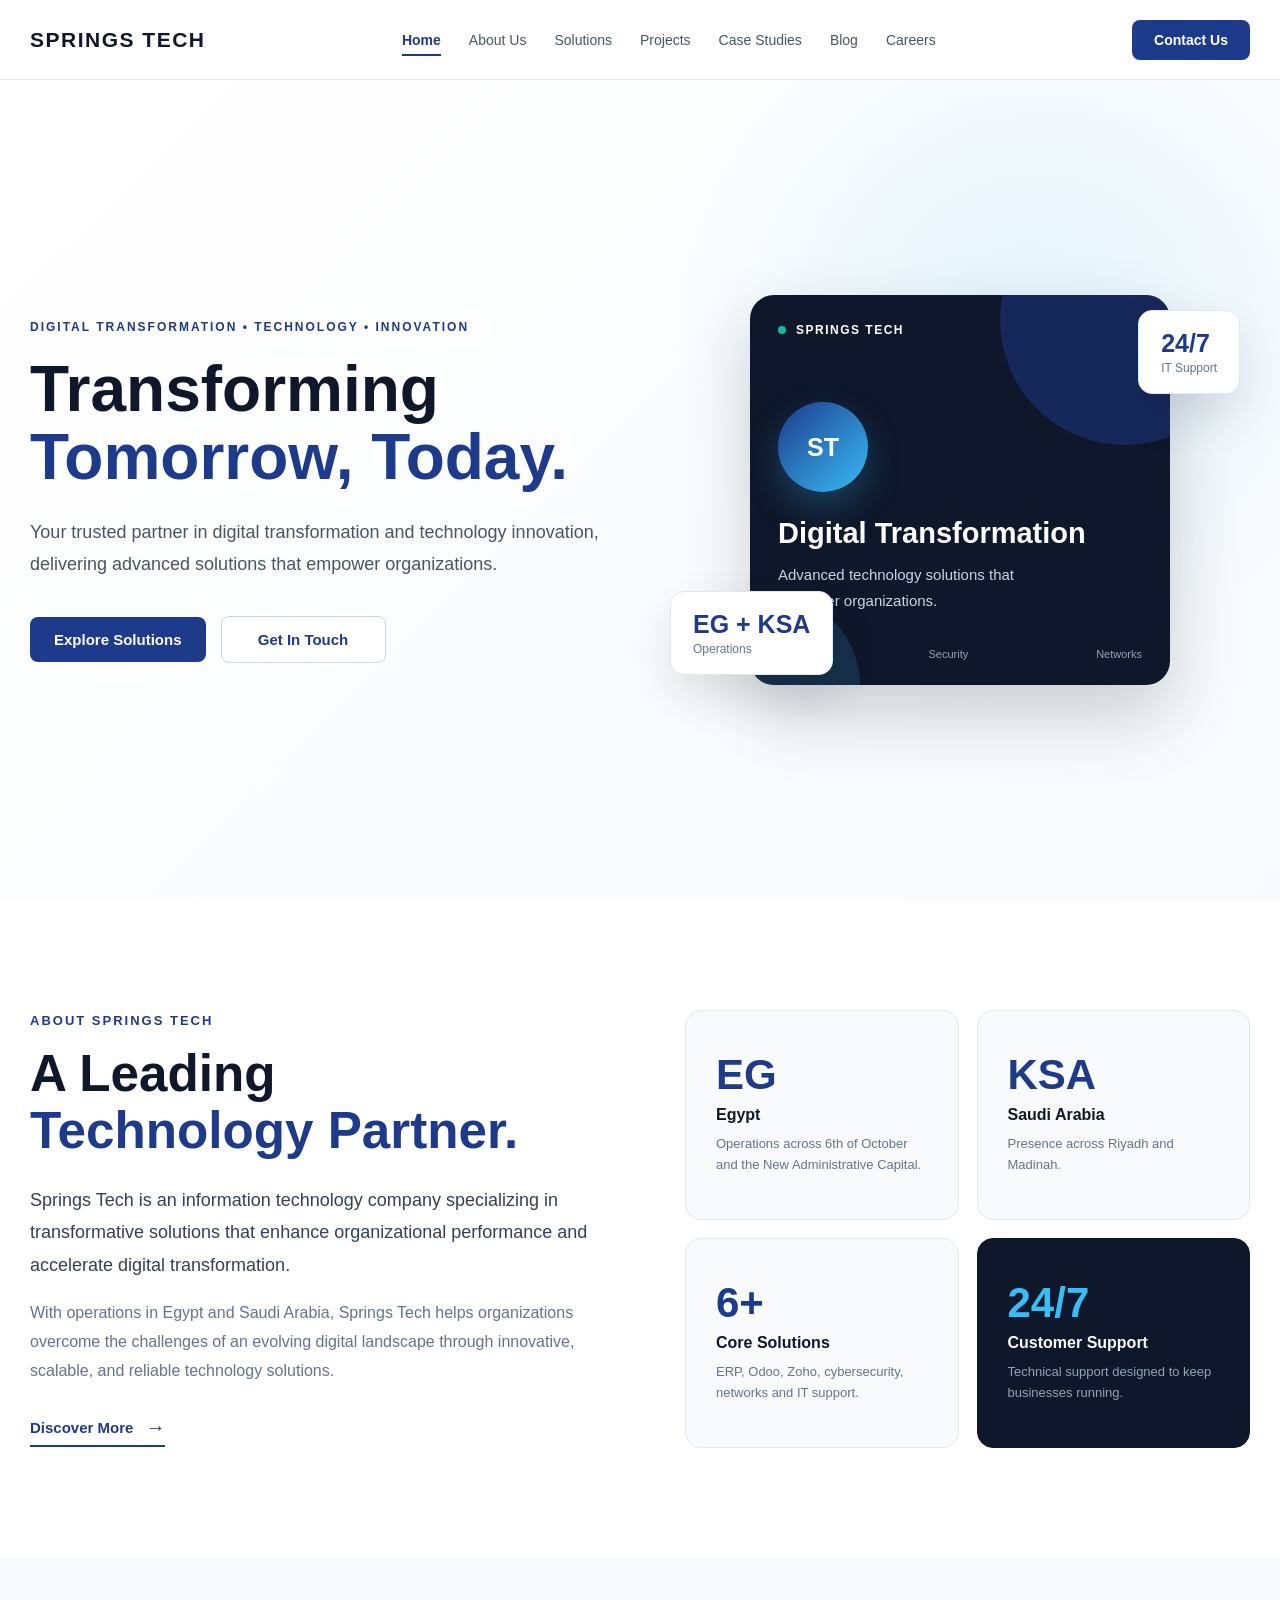
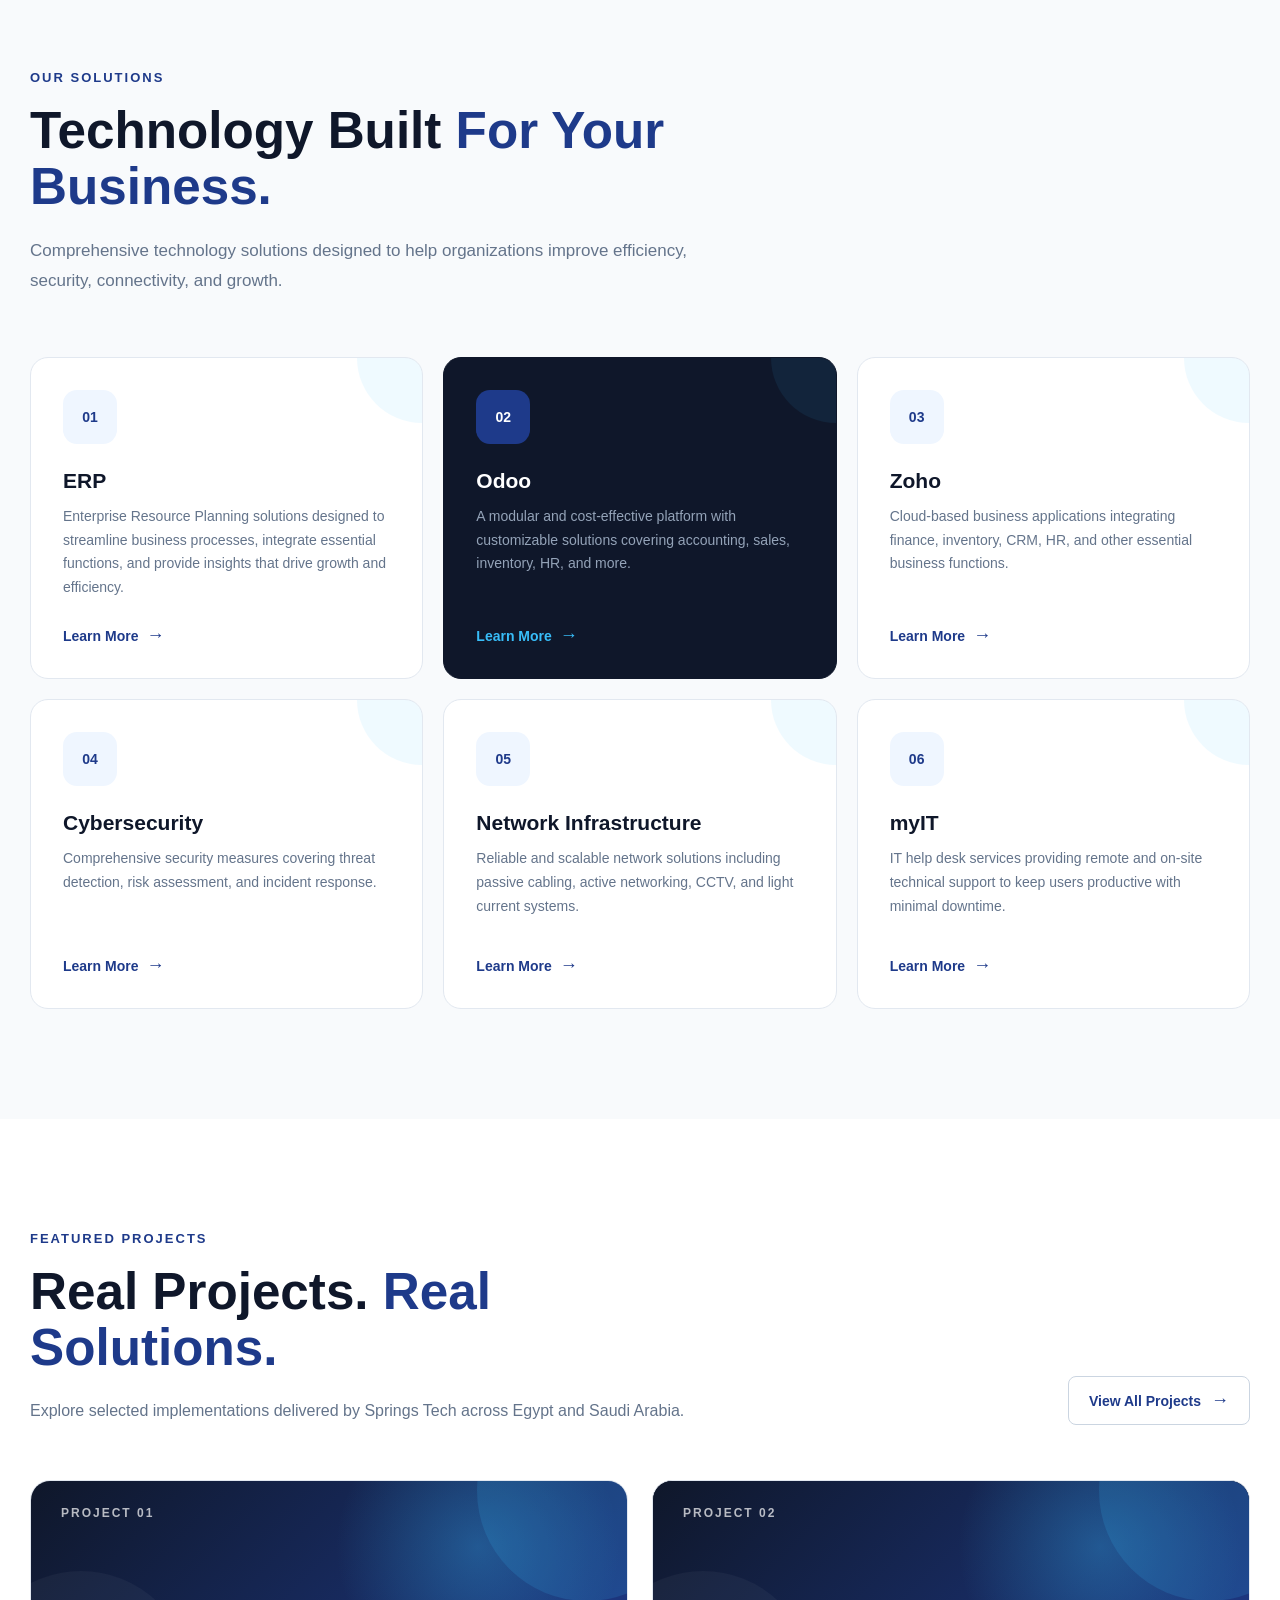
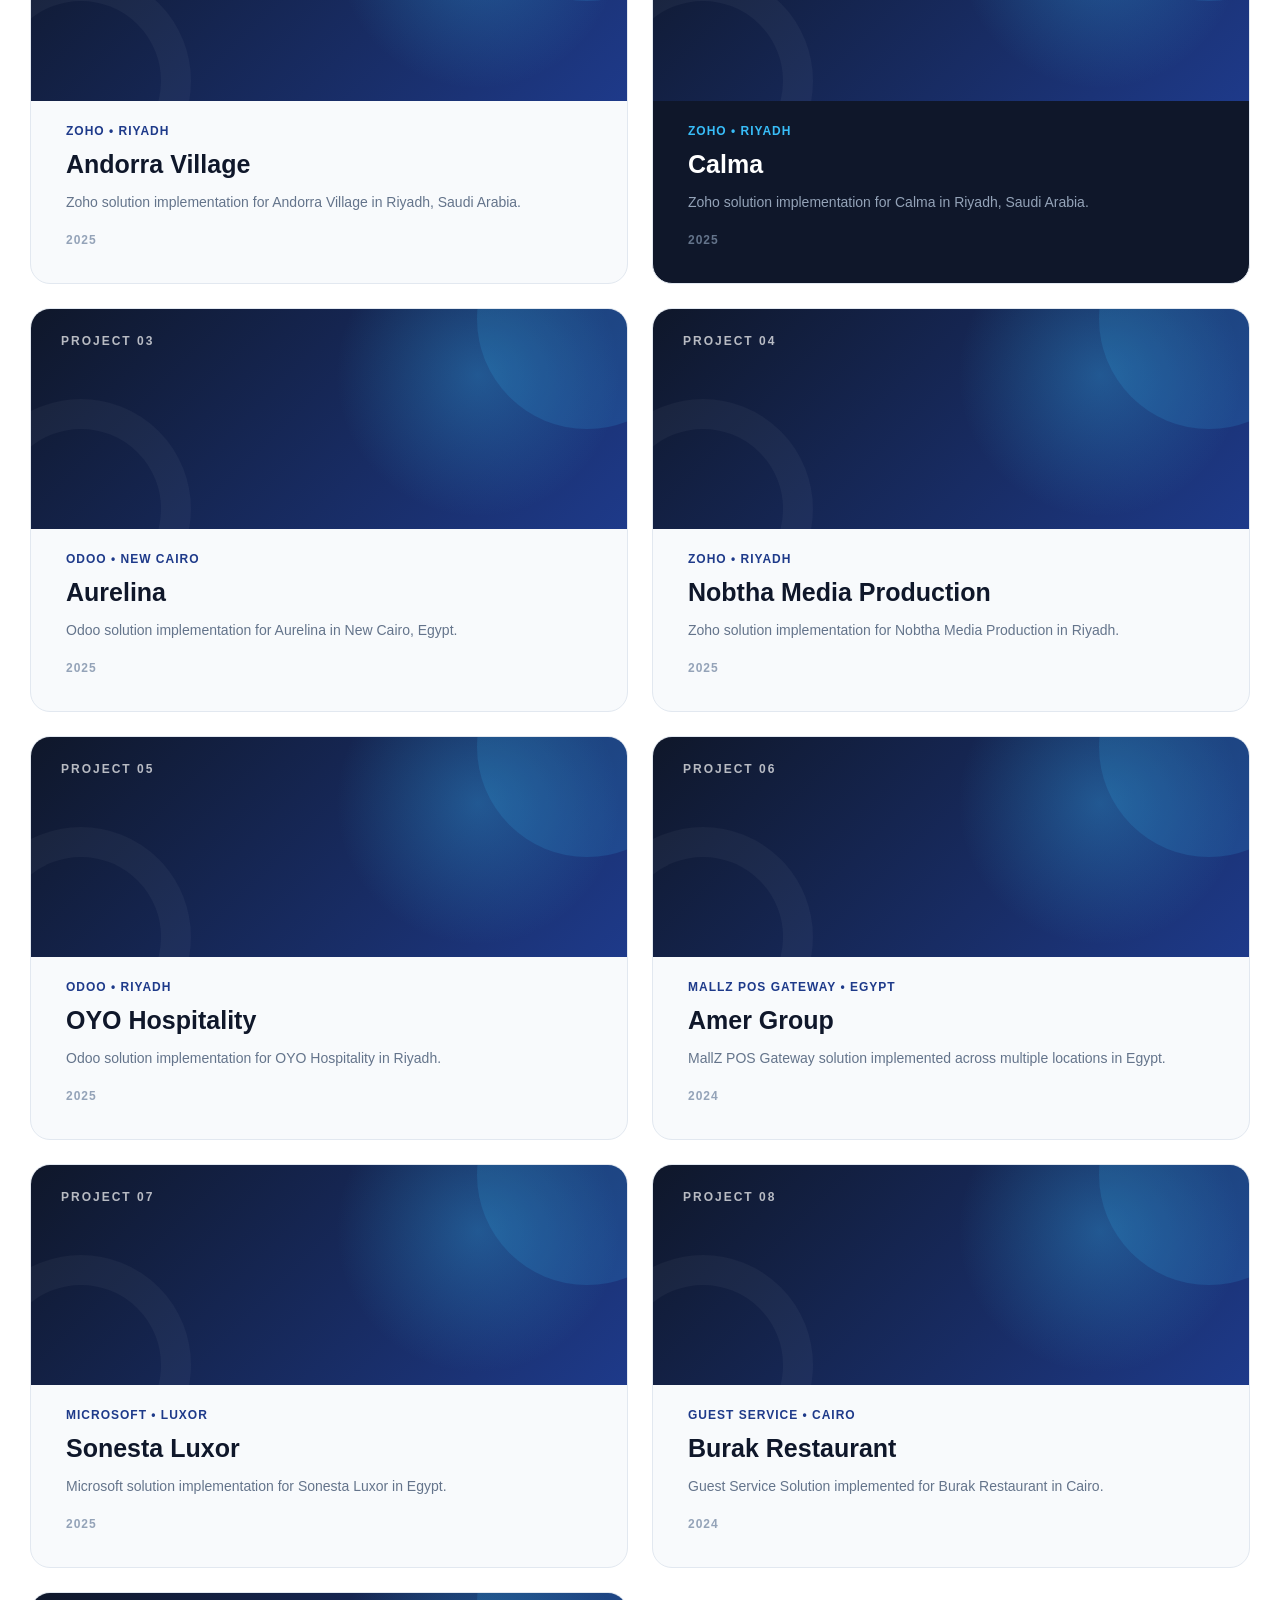
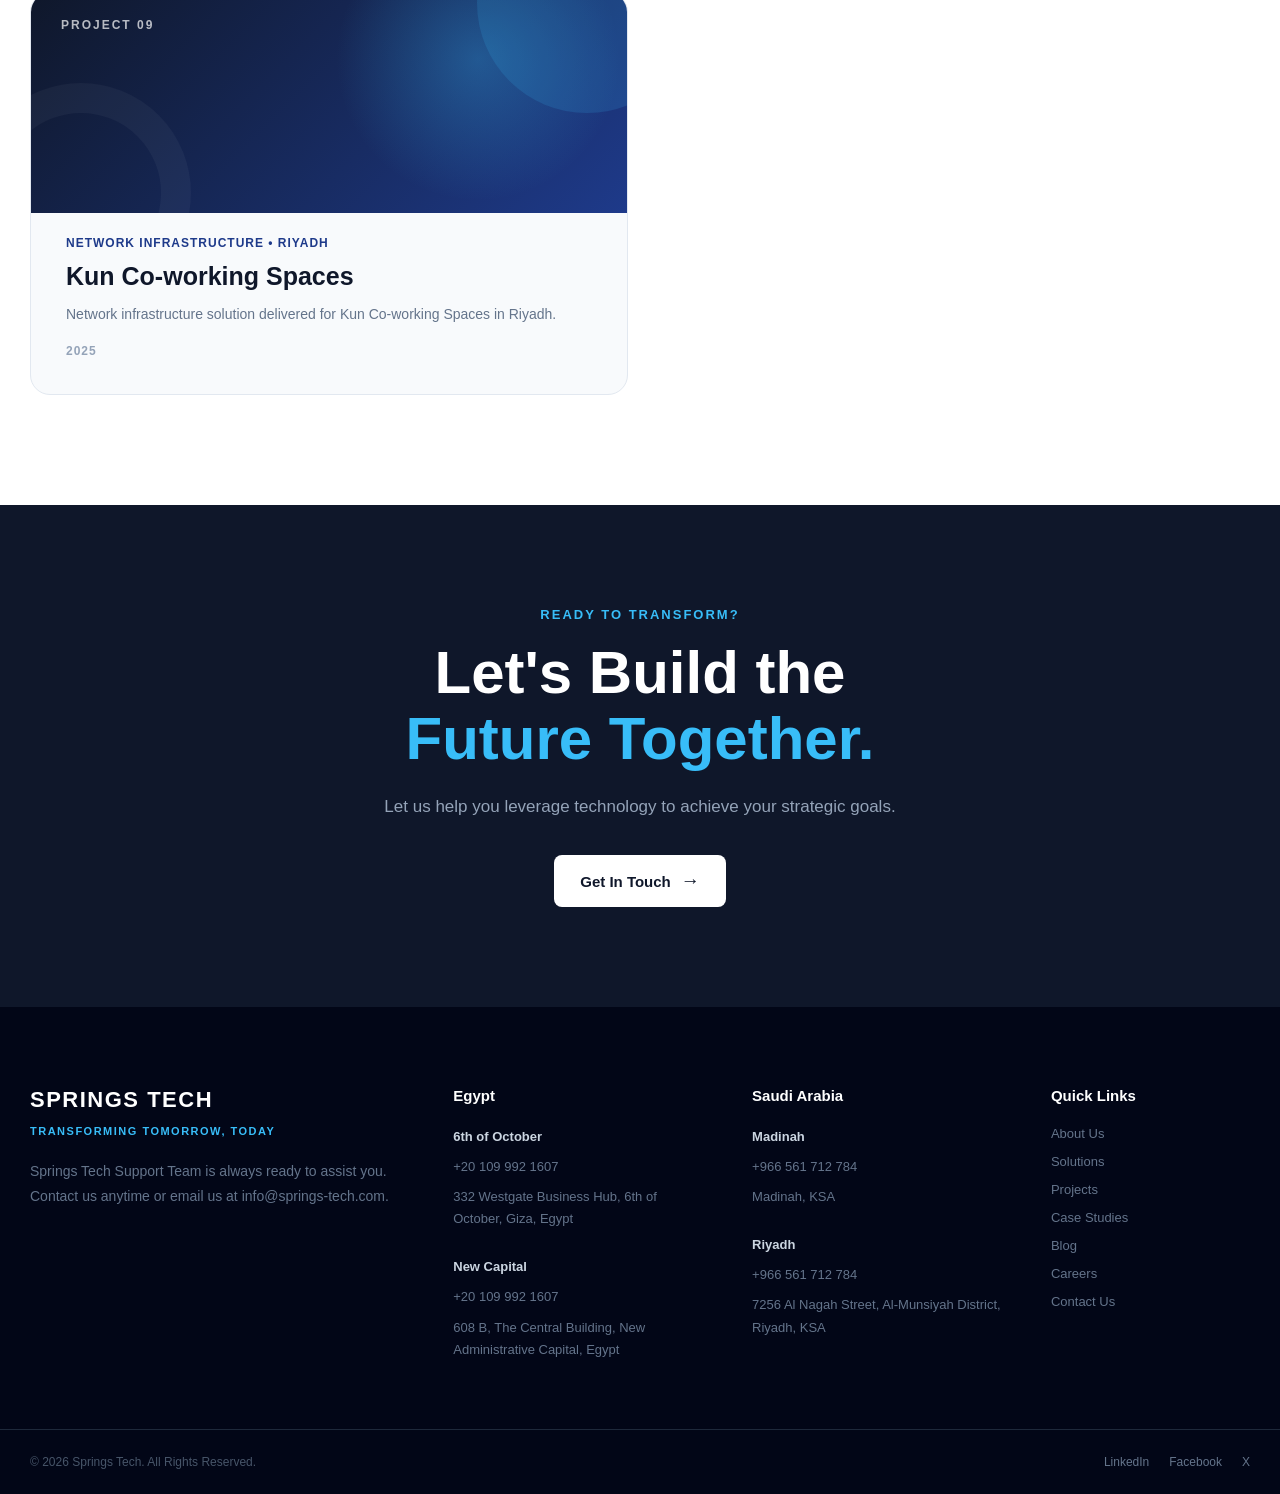
==== index.html @ 0845de08 "تعديل مسار index.html." ====
<!DOCTYPE html>
<html lang="en">


<head>
    <meta charset="UTF-8">
    <meta name="viewport" content="width=device-width, initial-scale=1.0">

    <title>Springs Tech | Transforming Tomorrow, Today</title>

    <link rel="stylesheet" href="../css/navbar.css">
    <link rel="stylesheet" href="../css/Hero.css">
    <link rel="stylesheet" href="../css/about.css">
    <link rel="stylesheet" href="../css/solutions.css">
    <link rel="stylesheet" href="../css/projects.css">
    <link rel="stylesheet" href="../css/cta.css">
    <link rel="stylesheet" href="../css/footer.css">
</head>


<body>

    <!-- =========================
         NAVBAR
    ========================== -->

    <header class="navbar">

        <div class="navbar-container">

            <a href="index.html" class="logo">
                SPRINGS TECH
            </a>

            <nav class="nav-menu">

                <a href="index.html" class="nav-link active">
                    Home
                </a>

                <a href="pages/about.html" class="nav-link">
                    About Us
                </a>

                <a href="pages/solutions.html" class="nav-link">
                    Solutions
                </a>

                <a href="pages/projects.html" class="nav-link">
                    Projects
                </a>

                <a href="pages/case-studies.html" class="nav-link">
                    Case Studies
                </a>

                <a href="pages/blog.html" class="nav-link">
                    Blog
                </a>

                <a href="pages/careers.html" class="nav-link">
                    Careers
                </a>

            </nav>

            <a href="pages/contact.html" class="contact-btn">
                Contact Us
            </a>

            <button
                class="menu-toggle"
                id="menuToggle"
                aria-label="Open navigation menu"
            >
                <span></span>
                <span></span>
                <span></span>
            </button>

        </div>

    </header>


    <!-- =========================
         HERO
    ========================== -->

    <section class="hero">

        <div class="hero-container">

            <div class="hero-content">

                <span class="hero-label">
                    DIGITAL TRANSFORMATION • TECHNOLOGY • INNOVATION
                </span>

                <h1>
                    Transforming
                    <span>Tomorrow, Today.</span>
                </h1>

                <p>
                    Your trusted partner in digital transformation
                    and technology innovation, delivering advanced
                    solutions that empower organizations.
                </p>

                <div class="hero-buttons">

                    <a
                        href="#solutions"
                        class="hero-btn primary"
                    >
                        Explore Solutions
                    </a>

                    <a
                        href="pages/contact.html"
                        class="hero-btn secondary"
                    >
                        Get In Touch
                    </a>

                </div>

            </div>


            <div class="hero-visual">

                <div class="hero-card main-card">

                    <div class="card-top">

                        <span class="status-dot"></span>

                        <span>
                            SPRINGS TECH
                        </span>

                    </div>


                    <div class="card-content">

                        <div class="tech-circle">
                            ST
                        </div>

                        <h3>
                            Digital Transformation
                        </h3>

                        <p>
                            Advanced technology solutions
                            that empower organizations.
                        </p>

                    </div>


                    <div class="card-footer">

                        <span>
                            ERP
                        </span>

                        <span>
                            Security
                        </span>

                        <span>
                            Networks
                        </span>

                    </div>

                </div>


                <div class="floating-card card-one">

                    <strong>
                        24/7
                    </strong>

                    <span>
                        IT Support
                    </span>

                </div>


                <div class="floating-card card-two">

                    <strong>
                        EG + KSA
                    </strong>

                    <span>
                        Operations
                    </span>

                </div>

            </div>

        </div>

    </section>


    <!-- =========================
         ABOUT
    ========================== -->

    <section class="about-section" id="about">

        <div class="about-container">

            <div class="about-content">

                <span class="section-label">
                    ABOUT SPRINGS TECH
                </span>

                <h2>
                    A Leading
                    <span>
                        Technology Partner.
                    </span>
                </h2>

                <p class="about-intro">
                    Springs Tech is an information technology company
                    specializing in transformative solutions that
                    enhance organizational performance and accelerate
                    digital transformation.
                </p>

                <p class="about-description">
                    With operations in Egypt and Saudi Arabia, Springs Tech
                    helps organizations overcome the challenges of an
                    evolving digital landscape through innovative,
                    scalable, and reliable technology solutions.
                </p>

                <a
                    href="pages/about.html"
                    class="about-btn"
                >
                    Discover More
                    <span>→</span>
                </a>

            </div>


            <div class="about-stats">

                <div class="stat-card">

                    <span class="stat-number">
                        EG
                    </span>

                    <span class="stat-title">
                        Egypt
                    </span>

                    <p>
                        Operations across 6th of October
                        and the New Administrative Capital.
                    </p>

                </div>


                <div class="stat-card">

                    <span class="stat-number">
                        KSA
                    </span>

                    <span class="stat-title">
                        Saudi Arabia
                    </span>

                    <p>
                        Presence across Riyadh
                        and Madinah.
                    </p>

                </div>


                <div class="stat-card">

                    <span class="stat-number">
                        6+
                    </span>

                    <span class="stat-title">
                        Core Solutions
                    </span>

                    <p>
                        ERP, Odoo, Zoho, cybersecurity,
                        networks and IT support.
                    </p>

                </div>


                <div class="stat-card highlight">

                    <span class="stat-number">
                        24/7
                    </span>

                    <span class="stat-title">
                        Customer Support
                    </span>

                    <p>
                        Technical support designed
                        to keep businesses running.
                    </p>

                </div>

            </div>

        </div>

    </section>


    <!-- =========================
         SOLUTIONS
    ========================== -->

    <section
        class="solutions-section"
        id="solutions"
    >

        <div class="solutions-container">

            <div class="solutions-header">

                <span class="solutions-label">
                    OUR SOLUTIONS
                </span>

                <h2>
                    Technology Built
                    <span>
                        For Your Business.
                    </span>
                </h2>

                <p>
                    Comprehensive technology solutions designed
                    to help organizations improve efficiency,
                    security, connectivity, and growth.
                </p>

            </div>


            <div class="solutions-grid">


                <!-- ERP -->

                <div class="solution-card">

                    <div class="solution-icon">
                        01
                    </div>

                    <h3>
                        ERP
                    </h3>

                    <p>
                        Enterprise Resource Planning solutions
                        designed to streamline business processes,
                        integrate essential functions, and provide
                        insights that drive growth and efficiency.
                    </p>

                    <a
                        href="pages/solutions.html"
                        class="solution-link"
                    >
                        Learn More
                        <span>→</span>
                    </a>

                </div>


                <!-- ODOO -->

                <div class="solution-card featured">

                    <div class="solution-icon">
                        02
                    </div>

                    <h3>
                        Odoo
                    </h3>

                    <p>
                        A modular and cost-effective platform with
                        customizable solutions covering accounting,
                        sales, inventory, HR, and more.
                    </p>

                    <a
                        href="pages/solutions.html"
                        class="solution-link"
                    >
                        Learn More
                        <span>→</span>
                    </a>

                </div>


                <!-- ZOHO -->

                <div class="solution-card">

                    <div class="solution-icon">
                        03
                    </div>

                    <h3>
                        Zoho
                    </h3>

                    <p>
                        Cloud-based business applications integrating
                        finance, inventory, CRM, HR, and other essential
                        business functions.
                    </p>

                    <a
                        href="pages/solutions.html"
                        class="solution-link"
                    >
                        Learn More
                        <span>→</span>
                    </a>

                </div>


                <!-- CYBERSECURITY -->

                <div class="solution-card">

                    <div class="solution-icon">
                        04
                    </div>

                    <h3>
                        Cybersecurity
                    </h3>

                    <p>
                        Comprehensive security measures covering
                        threat detection, risk assessment, and
                        incident response.
                    </p>

                    <a
                        href="pages/solutions.html"
                        class="solution-link"
                    >
                        Learn More
                        <span>→</span>
                    </a>

                </div>


                <!-- NETWORK -->

                <div class="solution-card">

                    <div class="solution-icon">
                        05
                    </div>

                    <h3>
                        Network Infrastructure
                    </h3>

                    <p>
                        Reliable and scalable network solutions including
                        passive cabling, active networking, CCTV, and
                        light current systems.
                    </p>

                    <a
                        href="pages/solutions.html"
                        class="solution-link"
                    >
                        Learn More
                        <span>→</span>
                    </a>

                </div>


                <!-- MYIT -->

                <div class="solution-card">

                    <div class="solution-icon">
                        06
                    </div>

                    <h3>
                        myIT
                    </h3>

                    <p>
                        IT help desk services providing remote and
                        on-site technical support to keep users
                        productive with minimal downtime.
                    </p>

                    <a
                        href="pages/solutions.html"
                        class="solution-link"
                    >
                        Learn More
                        <span>→</span>
                    </a>

                </div>

            </div>

        </div>

    </section>


    <!-- =========================
         PROJECTS
    ========================== -->

    <section
        class="projects-section"
        id="projects"
    >

        <div class="projects-container">

            <div class="projects-header">

                <div class="projects-heading">

                    <span class="projects-label">
                        FEATURED PROJECTS
                    </span>

                    <h2>
                        Real Projects.
                        <span>
                            Real Solutions.
                        </span>
                    </h2>

                    <p>
                        Explore selected implementations delivered
                        by Springs Tech across Egypt and Saudi Arabia.
                    </p>

                </div>


                <a
                    href="pages/projects.html"
                    class="projects-view-all"
                >
                    View All Projects
                    <span>→</span>
                </a>

            </div>


            <div class="projects-grid">


                <!-- PROJECT 01 -->

                <article class="project-card">

                    <div class="project-visual">

                        <span class="project-number">
                            PROJECT 01
                        </span>

                    </div>


                    <div class="project-content">

                        <span class="project-category">
                            Zoho • Riyadh
                        </span>

                        <h3>
                            Andorra Village
                        </h3>

                        <p>
                            Zoho solution implementation for
                            Andorra Village in Riyadh, Saudi Arabia.
                        </p>

                        <span class="project-year">
                            2025
                        </span>

                    </div>

                </article>


                <!-- PROJECT 02 -->

                <article class="project-card featured">

                    <div class="project-visual">

                        <span class="project-number">
                            PROJECT 02
                        </span>

                    </div>


                    <div class="project-content">

                        <span class="project-category">
                            Zoho • Riyadh
                        </span>

                        <h3>
                            Calma
                        </h3>

                        <p>
                            Zoho solution implementation for
                            Calma in Riyadh, Saudi Arabia.
                        </p>

                        <span class="project-year">
                            2025
                        </span>

                    </div>

                </article>


                <!-- PROJECT 03 -->

                <article class="project-card">

                    <div class="project-visual">

                        <span class="project-number">
                            PROJECT 03
                        </span>

                    </div>


                    <div class="project-content">

                        <span class="project-category">
                            Odoo • New Cairo
                        </span>

                        <h3>
                            Aurelina
                        </h3>

                        <p>
                            Odoo solution implementation for
                            Aurelina in New Cairo, Egypt.
                        </p>

                        <span class="project-year">
                            2025
                        </span>

                    </div>

                </article>


                <!-- PROJECT 04 -->

                <article class="project-card">

                    <div class="project-visual">

                        <span class="project-number">
                            PROJECT 04
                        </span>

                    </div>


                    <div class="project-content">

                        <span class="project-category">
                            Zoho • Riyadh
                        </span>

                        <h3>
                            Nobtha Media Production
                        </h3>

                        <p>
                            Zoho solution implementation for
                            Nobtha Media Production in Riyadh.
                        </p>

                        <span class="project-year">
                            2025
                        </span>

                    </div>

                </article>


                <!-- PROJECT 05 -->

                <article class="project-card">

                    <div class="project-visual">

                        <span class="project-number">
                            PROJECT 05
                        </span>

                    </div>


                    <div class="project-content">

                        <span class="project-category">
                            Odoo • Riyadh
                        </span>

                        <h3>
                            OYO Hospitality
                        </h3>

                        <p>
                            Odoo solution implementation for
                            OYO Hospitality in Riyadh.
                        </p>

                        <span class="project-year">
                            2025
                        </span>

                    </div>

                </article>


                <!-- PROJECT 06 -->

                <article class="project-card">

                    <div class="project-visual">

                        <span class="project-number">
                            PROJECT 06
                        </span>

                    </div>


                    <div class="project-content">

                        <span class="project-category">
                            MallZ POS Gateway • Egypt
                        </span>

                        <h3>
                            Amer Group
                        </h3>

                        <p>
                            MallZ POS Gateway solution implemented
                            across multiple locations in Egypt.
                        </p>

                        <span class="project-year">
                            2024
                        </span>

                    </div>

                </article>


                <!-- PROJECT 07 -->

                <article class="project-card">

                    <div class="project-visual">

                        <span class="project-number">
                            PROJECT 07
                        </span>

                    </div>


                    <div class="project-content">

                        <span class="project-category">
                            Microsoft • Luxor
                        </span>

                        <h3>
                            Sonesta Luxor
                        </h3>

                        <p>
                            Microsoft solution implementation
                            for Sonesta Luxor in Egypt.
                        </p>

                        <span class="project-year">
                            2025
                        </span>

                    </div>

                </article>


                <!-- PROJECT 08 -->

                <article class="project-card">

                    <div class="project-visual">

                        <span class="project-number">
                            PROJECT 08
                        </span>

                    </div>


                    <div class="project-content">

                        <span class="project-category">
                            Guest Service • Cairo
                        </span>

                        <h3>
                            Burak Restaurant
                        </h3>

                        <p>
                            Guest Service Solution implemented
                            for Burak Restaurant in Cairo.
                        </p>

                        <span class="project-year">
                            2024
                        </span>

                    </div>

                </article>


                <!-- PROJECT 09 -->

                <article class="project-card">

                    <div class="project-visual">

                        <span class="project-number">
                            PROJECT 09
                        </span>

                    </div>


                    <div class="project-content">

                        <span class="project-category">
                            Network Infrastructure • Riyadh
                        </span>

                        <h3>
                            Kun Co-working Spaces
                        </h3>

                        <p>
                            Network infrastructure solution delivered
                            for Kun Co-working Spaces in Riyadh.
                        </p>

                        <span class="project-year">
                            2025
                        </span>

                    </div>

                </article>

            </div>

        </div>

    </section>


    <!-- =========================
         CTA
    ========================== -->

    <section class="cta-section">

        <div class="cta-container">

            <div class="cta-content">

                <span class="cta-label">
                    READY TO TRANSFORM?
                </span>

                <h2>
                    Let's Build the
                    <span>Future Together.</span>
                </h2>

                <p>
                    Let us help you leverage technology to achieve
                    your strategic goals.
                </p>

                <a
                    href="pages/contact.html"
                    class="cta-button"
                >
                    Get In Touch
                    <span>→</span>
                </a>

            </div>

        </div>

    </section>


    <!-- =========================
         FOOTER
    ========================== -->

    <footer class="footer">

        <div class="footer-container">


            <div class="footer-brand">

                <a href="index.html" class="footer-logo">
                    SPRINGS TECH
                </a>

                <p>
                    TRANSFORMING TOMORROW, TODAY
                </p>

                <p class="footer-description">
                    Springs Tech Support Team is always ready
                    to assist you. Contact us anytime or email us
                    at info@springs-tech.com.
                </p>

            </div>


            <div class="footer-column">

                <h3>
                    Egypt
                </h3>

                <p>
                    <strong>6th of October</strong>
                </p>

                <p>
                    +20 109 992 1607
                </p>

                <p>
                    332 Westgate Business Hub,
                    6th of October, Giza, Egypt
                </p>

                <br>

                <p>
                    <strong>New Capital</strong>
                </p>

                <p>
                    +20 109 992 1607
                </p>

                <p>
                    608 B, The Central Building,
                    New Administrative Capital, Egypt
                </p>

            </div>


            <div class="footer-column">

                <h3>
                    Saudi Arabia
                </h3>

                <p>
                    <strong>Madinah</strong>
                </p>

                <p>
                    +966 561 712 784
                </p>

                <p>
                    Madinah, KSA
                </p>

                <br>

                <p>
                    <strong>Riyadh</strong>
                </p>

                <p>
                    +966 561 712 784
                </p>

                <p>
                    7256 Al Nagah Street,
                    Al-Munsiyah District,
                    Riyadh, KSA
                </p>

            </div>


            <div class="footer-column">

                <h3>
                    Quick Links
                </h3>

                <a href="pages/about.html">
                    About Us
                </a>

                <a href="#solutions">
                    Solutions
                </a>

                <a href="#projects">
                    Projects
                </a>

                <a href="pages/case-studies.html">
                    Case Studies
                </a>

                <a href="pages/blog.html">
                    Blog
                </a>

                <a href="pages/careers.html">
                    Careers
                </a>

                <a href="pages/contact.html">
                    Contact Us
                </a>

            </div>

        </div>


        <div class="footer-bottom">

            <p>
                © 2026 Springs Tech. All Rights Reserved.
            </p>

            <div class="footer-social">

                <a
                    href="https://www.linkedin.com/"
                    target="_blank"
                >
                    LinkedIn
                </a>

                <a
                    href="https://www.facebook.com/"
                    target="_blank"
                >
                    Facebook
                </a>

                <a
                    href="https://x.com/"
                    target="_blank"
                >
                    X
                </a>

            </div>

        </div>

    </footer>


    <!-- =========================
         JAVASCRIPT
    ========================== -->

    <script src="../js/navbar.js"></script>

</body>

</html>
---- css/navbar.css ----
/* =========================
   NAVBAR
========================= */

* {
    margin: 0;
    padding: 0;
    box-sizing: border-box;
}

html {
    scroll-behavior: smooth;
}

body {
    font-family: Arial, Helvetica, sans-serif;
    background: #ffffff;
    color: #0f172a;
}

.navbar {
    width: 100%;
    height: 80px;
    background: #ffffff;
    border-bottom: 1px solid #e5e7eb;
    position: relative;
    z-index: 1000;
}

.navbar-container {
    max-width: 1280px;
    height: 100%;
    margin: 0 auto;
    padding: 0 30px;

    display: flex;
    align-items: center;
    justify-content: space-between;
}

.logo {
    text-decoration: none;
    color: #0f172a;

    font-size: 21px;
    font-weight: 800;
    letter-spacing: 1.5px;

    white-space: nowrap;

    transition: color 0.3s ease;
}

.logo:hover {
    color: #1e3a8a;
}

.nav-menu {
    display: flex;
    align-items: center;
    gap: 28px;
}

.nav-link {
    position: relative;

    text-decoration: none;
    color: #475569;

    font-size: 14px;
    font-weight: 500;

    transition: color 0.3s ease;
}

.nav-link::after {
    content: "";

    position: absolute;
    left: 0;
    bottom: -8px;

    width: 0;
    height: 2px;

    background: #1e3a8a;

    transition: width 0.3s ease;
}

.nav-link:hover {
    color: #1e3a8a;
}

.nav-link:hover::after,
.nav-link.active::after {
    width: 100%;
}

.nav-link.active {
    color: #1e3a8a;
    font-weight: 600;
}

.contact-btn {
    text-decoration: none;

    background: #1e3a8a;
    color: #ffffff;

    padding: 12px 22px;
    border-radius: 8px;

    font-size: 14px;
    font-weight: 600;

    transition: all 0.3s ease;
}

.contact-btn:hover {
    background: #0f172a;
    transform: translateY(-2px);
}

.menu-toggle {
    display: none;

    width: 42px;
    height: 42px;

    border: none;
    background: transparent;

    cursor: pointer;

    flex-direction: column;
    justify-content: center;
    align-items: center;

    gap: 5px;
}

.menu-toggle span {
    width: 24px;
    height: 2px;

    background: #0f172a;

    transition: all 0.3s ease;
}

@media (max-width: 1050px) {

    .nav-menu {
        gap: 18px;
    }

    .nav-link {
        font-size: 13px;
    }

    .contact-btn {
        padding: 10px 16px;
    }
}

@media (max-width: 850px) {

    .nav-menu {
        display: none;

        position: absolute;

        top: 80px;
        left: 0;

        width: 100%;

        background: #ffffff;

        flex-direction: column;
        align-items: flex-start;

        padding: 20px 30px;

        border-bottom: 1px solid #e5e7eb;

        box-shadow:
            0 15px 30px rgba(15, 23, 42, 0.08);
    }

    .nav-menu.active {
        display: flex;
    }

    .nav-link {
        width: 100%;
        padding: 12px 0;
    }

    .nav-link::after {
        display: none;
    }

    .contact-btn {
        display: none;
    }

    .menu-toggle {
        display: flex;
    }
}

@media (max-width: 500px) {

    .navbar {
        height: 70px;
    }

    .navbar-container {
        padding: 0 20px;
    }

    .nav-menu {
        top: 70px;
        padding: 20px;
    }

    .logo {
        font-size: 18px;
        letter-spacing: 1px;
    }
}
---- css/Hero.css ----
/* =========================
   HERO
========================= */

.hero {
    width: 100%;
    min-height: calc(100vh - 80px);

    background:
        radial-gradient(
            circle at 80% 30%,
            rgba(56, 189, 248, 0.12),
            transparent 30%
        ),
        linear-gradient(
            135deg,
            #ffffff 0%,
            #f8fafc 100%
        );

    overflow: hidden;
}

.hero-container {
    max-width: 1280px;
    min-height: calc(100vh - 80px);

    margin: 0 auto;
    padding: 70px 30px;

    display: grid;
    grid-template-columns: 1fr 1fr;

    align-items: center;

    gap: 60px;
}

.hero-content {
    max-width: 620px;
}

.hero-label {
    display: inline-block;

    margin-bottom: 22px;

    color: #1e3a8a;

    font-size: 12px;
    font-weight: 700;

    letter-spacing: 2px;
}

.hero-content h1 {
    color: #0f172a;

    font-size: clamp(48px, 5vw, 72px);

    line-height: 1.05;
    font-weight: 800;

    margin-bottom: 25px;
}

.hero-content h1 span {
    display: block;
    color: #1e3a8a;
}

.hero-content p {
    max-width: 570px;

    color: #475569;

    font-size: 18px;
    line-height: 1.8;

    margin-bottom: 35px;
}

.hero-buttons {
    display: flex;
    align-items: center;
    gap: 15px;
}

.hero-btn {
    display: inline-flex;

    align-items: center;
    justify-content: center;

    min-width: 165px;

    padding: 14px 24px;

    border-radius: 8px;

    text-decoration: none;

    font-size: 15px;
    font-weight: 600;

    transition: all 0.3s ease;
}

.hero-btn.primary {
    background: #1e3a8a;
    color: #ffffff;
}

.hero-btn.primary:hover {
    background: #0f172a;
    transform: translateY(-3px);
}

.hero-btn.secondary {
    background: #ffffff;
    color: #1e3a8a;

    border: 1px solid #cbd5e1;
}

.hero-btn.secondary:hover {
    border-color: #1e3a8a;
    transform: translateY(-3px);
}

/* =========================
   HERO VISUAL
========================= */

.hero-visual {
    position: relative;

    min-height: 500px;

    display: flex;

    align-items: center;
    justify-content: center;
}

.main-card {
    width: 420px;
    min-height: 390px;

    padding: 28px;

    background: #0f172a;

    border-radius: 24px;

    box-shadow:
        0 30px 70px rgba(15, 23, 42, 0.20);

    position: relative;

    overflow: hidden;
}

.main-card::before {
    content: "";

    position: absolute;

    width: 250px;
    height: 250px;

    background: #1e3a8a;

    border-radius: 50%;

    top: -100px;
    right: -80px;

    opacity: 0.5;
}

.main-card::after {
    content: "";

    position: absolute;

    width: 180px;
    height: 180px;

    background: #38bdf8;

    border-radius: 50%;

    bottom: -90px;
    left: -70px;

    opacity: 0.15;
}

.card-top {
    position: relative;
    z-index: 2;

    display: flex;

    align-items: center;

    gap: 10px;

    color: #ffffff;

    font-size: 12px;
    font-weight: 700;

    letter-spacing: 1.5px;
}

.status-dot {
    width: 8px;
    height: 8px;

    background: #14b8a6;

    border-radius: 50%;
}

.card-content {
    position: relative;
    z-index: 2;

    margin-top: 65px;
}

.tech-circle {
    width: 90px;
    height: 90px;

    display: flex;

    align-items: center;
    justify-content: center;

    margin-bottom: 25px;

    border-radius: 50%;

    background:
        linear-gradient(
            135deg,
            #1e3a8a,
            #38bdf8
        );

    color: #ffffff;

    font-size: 25px;
    font-weight: 800;

    box-shadow:
        0 15px 35px rgba(56, 189, 248, 0.25);
}

.card-content h3 {
    color: #ffffff;

    font-size: 29px;

    margin-bottom: 12px;
}

.card-content p {
    max-width: 290px;

    color: #cbd5e1;

    font-size: 15px;
    line-height: 1.7;
}

.card-footer {
    position: absolute;

    left: 28px;
    right: 28px;
    bottom: 25px;

    z-index: 2;

    display: flex;

    justify-content: space-between;

    color: #94a3b8;

    font-size: 11px;
}

.floating-card {
    position: absolute;

    padding: 18px 22px;

    background: #ffffff;

    border: 1px solid #e2e8f0;

    border-radius: 14px;

    box-shadow:
        0 20px 45px rgba(15, 23, 42, 0.12);

    display: flex;

    flex-direction: column;

    gap: 3px;

    z-index: 5;
}

.floating-card strong {
    color: #1e3a8a;
    font-size: 25px;
}

.floating-card span {
    color: #64748b;
    font-size: 12px;
}

.card-one {
    top: 70px;
    right: 10px;
}

.card-two {
    bottom: 65px;
    left: 0;
}

@media (max-width: 1000px) {

    .hero-container {
        grid-template-columns: 1fr;

        text-align: center;

        padding-top: 60px;
    }

    .hero-content {
        margin: 0 auto;
    }

    .hero-content p {
        margin-left: auto;
        margin-right: auto;
    }

    .hero-buttons {
        justify-content: center;
    }

    .hero-visual {
        min-height: 450px;
    }
}

@media (max-width: 768px) {

    .hero {
        min-height: auto;
    }

    .hero-container {
        min-height: auto;

        padding: 55px 20px 70px;

        gap: 40px;
    }

    .hero-content h1 {
        font-size: 45px;
    }

    .hero-content p {
        font-size: 16px;
    }

    .hero-buttons {
        flex-direction: column;
    }

    .hero-btn {
        width: 100%;
        max-width: 280px;
    }

    .hero-visual {
        min-height: 390px;
    }

    .main-card {
        width: min(100%, 350px);
        min-height: 350px;
    }

    .card-one {
        right: 0;
        top: 25px;
    }

    .card-two {
        left: 0;
        bottom: 30px;
    }
}

@media (max-width: 450px) {

    .hero-content h1 {
        font-size: 38px;
    }

    .hero-label {
        font-size: 10px;
        letter-spacing: 1.5px;
    }

    .main-card {
        width: 290px;
    }

    .floating-card {
        padding: 13px 16px;
    }

    .floating-card strong {
        font-size: 20px;
    }
}
---- css/about.css ----
/* =========================
   ABOUT
========================= */

.about-section {
    width: 100%;

    padding: 110px 0;

    background: #ffffff;
}

.about-container {
    max-width: 1280px;

    margin: 0 auto;

    padding: 0 30px;

    display: grid;

    grid-template-columns: 1fr 1fr;

    gap: 90px;

    align-items: center;
}

.about-content {
    max-width: 600px;
}

.section-label {
    display: inline-block;

    margin-bottom: 18px;

    color: #1e3a8a;

    font-size: 13px;
    font-weight: 700;

    letter-spacing: 2px;
}

.about-content h2 {
    color: #0f172a;

    font-size: clamp(38px, 4vw, 54px);

    line-height: 1.1;

    font-weight: 800;

    margin-bottom: 25px;
}

.about-content h2 span {
    display: block;
    color: #1e3a8a;
}

.about-intro {
    color: #334155;

    font-size: 18px;
    line-height: 1.8;

    font-weight: 500;

    margin-bottom: 18px;
}

.about-description {
    color: #64748b;

    font-size: 16px;
    line-height: 1.8;

    margin-bottom: 30px;
}

.about-btn {
    display: inline-flex;

    align-items: center;

    gap: 12px;

    text-decoration: none;

    color: #1e3a8a;

    font-size: 15px;
    font-weight: 700;

    padding-bottom: 6px;

    border-bottom: 2px solid #1e3a8a;

    transition: all 0.3s ease;
}

.about-btn span {
    font-size: 20px;

    transition: transform 0.3s ease;
}

.about-btn:hover {
    color: #0f172a;
    border-color: #0f172a;
}

.about-btn:hover span {
    transform: translateX(5px);
}

/* =========================
   STATS
========================= */

.about-stats {
    display: grid;

    grid-template-columns: repeat(2, 1fr);

    gap: 18px;
}

.stat-card {
    min-height: 210px;

    padding: 30px;

    background: #f8fafc;

    border: 1px solid #e2e8f0;

    border-radius: 16px;

    display: flex;

    flex-direction: column;

    justify-content: center;

    transition: all 0.3s ease;
}

.stat-card:hover {
    transform: translateY(-6px);

    border-color: #38bdf8;

    box-shadow:
        0 20px 40px rgba(15, 23, 42, 0.08);
}

.stat-number {
    color: #1e3a8a;

    font-size: 42px;

    font-weight: 800;

    line-height: 1;

    margin-bottom: 10px;
}

.stat-title {
    color: #0f172a;

    font-size: 16px;

    font-weight: 700;

    margin-bottom: 10px;
}

.stat-card p {
    color: #64748b;

    font-size: 13px;

    line-height: 1.6;
}

.stat-card.highlight {
    background: #0f172a;

    border-color: #0f172a;
}

.stat-card.highlight .stat-number {
    color: #38bdf8;
}

.stat-card.highlight .stat-title {
    color: #ffffff;
}

.stat-card.highlight p {
    color: #94a3b8;
}

@media (max-width: 1000px) {

    .about-container {
        grid-template-columns: 1fr;

        gap: 60px;
    }

    .about-content {
        max-width: 700px;

        margin: 0 auto;

        text-align: center;
    }

    .about-btn {
        margin: 0 auto;
    }
}

@media (max-width: 768px) {

    .about-section {
        padding: 80px 0;
    }

    .about-container {
        padding: 0 20px;
    }

    .about-content h2 {
        font-size: 38px;
    }

    .about-intro {
        font-size: 16px;
    }

    .about-description {
        font-size: 15px;
    }

    .about-stats {
        gap: 12px;
    }

    .stat-card {
        min-height: 180px;

        padding: 22px;
    }

    .stat-number {
        font-size: 34px;
    }
}

@media (max-width: 500px) {

    .about-stats {
        grid-template-columns: 1fr;
    }

    .stat-card {
        min-height: auto;
    }
}
---- css/solutions.css ----
/* =========================
   SOLUTIONS
========================= */

.solutions-section {
    width: 100%;

    padding: 110px 0;

    background: #f8fafc;
}

.solutions-container {
    max-width: 1280px;

    margin: 0 auto;

    padding: 0 30px;
}

.solutions-header {
    max-width: 720px;

    margin-bottom: 60px;
}

.solutions-label {
    display: inline-block;

    margin-bottom: 18px;

    color: #1e3a8a;

    font-size: 13px;
    font-weight: 700;

    letter-spacing: 2px;
}

.solutions-header h2 {
    color: #0f172a;

    font-size: clamp(38px, 4vw, 54px);

    line-height: 1.1;

    font-weight: 800;

    margin-bottom: 20px;
}

.solutions-header h2 span {
    color: #1e3a8a;
}

.solutions-header p {
    color: #64748b;

    font-size: 17px;

    line-height: 1.8;
}

/* =========================
   GRID
========================= */

.solutions-grid {
    display: grid;

    grid-template-columns: repeat(3, 1fr);

    gap: 20px;
}

.solution-card {
    position: relative;

    min-height: 310px;

    padding: 32px;

    background: #ffffff;

    border: 1px solid #e2e8f0;

    border-radius: 18px;

    overflow: hidden;

    display: flex;

    flex-direction: column;

    transition: all 0.35s ease;
}

.solution-card::before {
    content: "";

    position: absolute;

    width: 130px;
    height: 130px;

    top: -65px;
    right: -65px;

    background: #38bdf8;

    border-radius: 50%;

    opacity: 0.08;

    transition: all 0.35s ease;
}

.solution-card:hover {
    transform: translateY(-8px);

    border-color: #bfdbfe;

    box-shadow:
        0 25px 50px rgba(15, 23, 42, 0.10);
}

.solution-card:hover::before {
    width: 190px;
    height: 190px;

    opacity: 0.12;
}

.solution-icon {
    width: 54px;
    height: 54px;

    margin-bottom: 25px;

    display: flex;

    align-items: center;
    justify-content: center;

    background: #eff6ff;

    color: #1e3a8a;

    border-radius: 14px;

    font-size: 14px;

    font-weight: 800;
}

.solution-card h3 {
    position: relative;

    z-index: 2;

    color: #0f172a;

    font-size: 21px;

    font-weight: 700;

    margin-bottom: 12px;
}

.solution-card p {
    position: relative;

    z-index: 2;

    color: #64748b;

    font-size: 14px;

    line-height: 1.7;

    margin-bottom: 25px;
}

.solution-link {
    margin-top: auto;

    display: inline-flex;

    align-items: center;

    gap: 8px;

    width: fit-content;

    color: #1e3a8a;

    text-decoration: none;

    font-size: 14px;

    font-weight: 700;

    transition: all 0.3s ease;
}

.solution-link span {
    font-size: 18px;

    transition: transform 0.3s ease;
}

.solution-link:hover {
    color: #0f172a;
}

.solution-link:hover span {
    transform: translateX(5px);
}

/* =========================
   FEATURED
========================= */

.solution-card.featured {
    background: #0f172a;

    border-color: #0f172a;
}

.solution-card.featured .solution-icon {
    background: #1e3a8a;

    color: #ffffff;
}

.solution-card.featured h3 {
    color: #ffffff;
}

.solution-card.featured p {
    color: #94a3b8;
}

.solution-card.featured .solution-link {
    color: #38bdf8;
}

.solution-card.featured .solution-link:hover {
    color: #ffffff;
}

/* =========================
   RESPONSIVE
========================= */

@media (max-width: 1000px) {

    .solutions-grid {
        grid-template-columns: repeat(2, 1fr);
    }
}

@media (max-width: 768px) {

    .solutions-section {
        padding: 80px 0;
    }

    .solutions-container {
        padding: 0 20px;
    }

    .solutions-header {
        margin-bottom: 40px;

        text-align: center;

        margin-left: auto;
        margin-right: auto;
    }

    .solutions-header h2 {
        font-size: 38px;
    }

    .solutions-header p {
        font-size: 15px;
    }

    .solutions-grid {
        grid-template-columns: 1fr;
    }

    .solution-card {
        min-height: 280px;
    }
}

@media (max-width: 450px) {

    .solution-card {
        padding: 25px;
    }

    .solution-icon {
        width: 50px;
        height: 50px;
    }
}
---- css/projects.css ----
/* =========================
   PROJECTS
========================= */

.projects-section {
    width: 100%;

    padding: 110px 0;

    background: #ffffff;
}

.projects-container {
    max-width: 1280px;

    margin: 0 auto;

    padding: 0 30px;
}

/* =========================
   HEADER
========================= */

.projects-header {
    display: flex;

    align-items: flex-end;

    justify-content: space-between;

    gap: 40px;

    margin-bottom: 55px;
}

.projects-heading {
    max-width: 700px;
}

.projects-label {
    display: inline-block;

    margin-bottom: 18px;

    color: #1e3a8a;

    font-size: 13px;

    font-weight: 700;

    letter-spacing: 2px;
}

.projects-heading h2 {
    color: #0f172a;

    font-size: clamp(38px, 4vw, 54px);

    line-height: 1.1;

    font-weight: 800;
}

.projects-heading h2 span {
    color: #1e3a8a;
}

.projects-heading p {
    margin-top: 20px;

    color: #64748b;

    font-size: 16px;

    line-height: 1.8;
}

/* =========================
   VIEW ALL
========================= */

.projects-view-all {
    flex-shrink: 0;

    display: inline-flex;

    align-items: center;

    gap: 10px;

    padding: 13px 20px;

    color: #1e3a8a;

    border: 1px solid #cbd5e1;

    border-radius: 8px;

    text-decoration: none;

    font-size: 14px;

    font-weight: 700;

    transition: all 0.3s ease;
}

.projects-view-all span {
    font-size: 18px;

    transition: transform 0.3s ease;
}

.projects-view-all:hover {
    color: #ffffff;

    background: #1e3a8a;

    border-color: #1e3a8a;
}

.projects-view-all:hover span {
    transform: translateX(5px);
}

/* =========================
   GRID
========================= */

.projects-grid {
    display: grid;

    grid-template-columns: repeat(2, 1fr);

    gap: 24px;
}

.project-card {
    position: relative;

    min-height: 390px;

    padding: 35px;

    background: #f8fafc;

    border: 1px solid #e2e8f0;

    border-radius: 20px;

    overflow: hidden;

    display: flex;

    flex-direction: column;

    justify-content: flex-end;

    transition: all 0.35s ease;
}

.project-card:hover {
    transform: translateY(-7px);

    box-shadow:
        0 25px 55px rgba(15, 23, 42, 0.10);
}

/* =========================
   VISUAL
========================= */

.project-visual {
    position: absolute;

    inset: 0 0 auto 0;

    height: 220px;

    background:
        radial-gradient(
            circle at 75% 30%,
            rgba(56, 189, 248, 0.30),
            transparent 30%
        ),
        linear-gradient(
            135deg,
            #0f172a,
            #1e3a8a
        );

    overflow: hidden;
}

.project-visual::before {
    content: "";

    position: absolute;

    width: 220px;
    height: 220px;

    right: -70px;
    top: -100px;

    border-radius: 50%;

    background: #38bdf8;

    opacity: 0.15;
}

.project-visual::after {
    content: "";

    position: absolute;

    width: 160px;
    height: 160px;

    left: -60px;
    bottom: -90px;

    border-radius: 50%;

    border: 30px solid #ffffff;

    opacity: 0.04;
}

.project-number {
    position: absolute;

    top: 25px;
    left: 30px;

    color: rgba(255, 255, 255, 0.7);

    font-size: 12px;

    font-weight: 700;

    letter-spacing: 2px;

    z-index: 2;
}

/* =========================
   CONTENT
========================= */

.project-content {
    position: relative;

    z-index: 3;

    padding-top: 205px;
}

.project-category {
    display: inline-block;

    margin-bottom: 12px;

    color: #1e3a8a;

    font-size: 12px;

    font-weight: 700;

    letter-spacing: 1px;

    text-transform: uppercase;
}

.project-content h3 {
    color: #0f172a;

    font-size: 25px;

    font-weight: 800;

    margin-bottom: 12px;
}

.project-content p {
    color: #64748b;

    font-size: 14px;

    line-height: 1.7;

    max-width: 520px;

    margin-bottom: 15px;
}

.project-year {
    color: #94a3b8;

    font-size: 12px;

    font-weight: 700;

    letter-spacing: 1px;
}

/* =========================
   FEATURED
========================= */

.project-card.featured {
    background: #0f172a;
}

.project-card.featured .project-content h3 {
    color: #ffffff;
}

.project-card.featured .project-content p {
    color: #94a3b8;
}

.project-card.featured .project-category {
    color: #38bdf8;
}

.project-card.featured .project-year {
    color: #64748b;
}

/* =========================
   RESPONSIVE
========================= */

@media (max-width: 900px) {

    .projects-header {
        align-items: flex-start;

        flex-direction: column;
    }

    .projects-grid {
        grid-template-columns: 1fr;
    }
}

@media (max-width: 768px) {

    .projects-section {
        padding: 80px 0;
    }

    .projects-container {
        padding: 0 20px;
    }

    .projects-header {
        margin-bottom: 40px;

        text-align: center;
    }

    .projects-heading {
        margin: 0 auto;
    }

    .projects-heading h2 {
        font-size: 38px;
    }

    .projects-heading p {
        font-size: 15px;
    }

    .projects-view-all {
        margin: 0 auto;
    }

    .project-card {
        min-height: 370px;

        padding: 28px;
    }
}

@media (max-width: 450px) {

    .project-card {
        min-height: 350px;

        padding: 24px;
    }

    .project-content {
        padding-top: 190px;
    }

    .project-content h3 {
        font-size: 22px;
    }
}
---- css/cta.css ----
/* =========================
   CTA
========================= */

.cta-section {
    width: 100%;

    padding: 100px 30px;

    background: #0f172a;
}

.cta-container {
    max-width: 1280px;

    margin: 0 auto;
}

.cta-content {
    max-width: 800px;

    margin: 0 auto;

    text-align: center;
}

.cta-label {
    display: inline-block;

    margin-bottom: 18px;

    color: #38bdf8;

    font-size: 13px;

    font-weight: 700;

    letter-spacing: 2px;
}

.cta-content h2 {
    color: #ffffff;

    font-size: clamp(38px, 5vw, 60px);

    line-height: 1.1;

    font-weight: 800;

    margin-bottom: 20px;
}

.cta-content h2 span {
    display: block;

    color: #38bdf8;
}

.cta-content p {
    max-width: 600px;

    margin: 0 auto 32px;

    color: #94a3b8;

    font-size: 17px;

    line-height: 1.8;
}

.cta-button {
    display: inline-flex;

    align-items: center;
    justify-content: center;

    gap: 10px;

    padding: 15px 26px;

    background: #ffffff;

    color: #0f172a;

    border-radius: 8px;

    text-decoration: none;

    font-size: 15px;

    font-weight: 700;

    transition: all 0.3s ease;
}

.cta-button span {
    font-size: 19px;

    transition: transform 0.3s ease;
}

.cta-button:hover {
    background: #38bdf8;

    color: #0f172a;

    transform: translateY(-3px);
}

.cta-button:hover span {
    transform: translateX(5px);
}

@media (max-width: 768px) {

    .cta-section {
        padding: 80px 20px;
    }

    .cta-content h2 {
        font-size: 38px;
    }

    .cta-content p {
        font-size: 15px;
    }
}
---- css/footer.css ----
/* =========================
   FOOTER
========================= */

.footer {
    width: 100%;

    background: #020617;

    color: #ffffff;
}

.footer-container {
    max-width: 1280px;

    margin: 0 auto;

    padding: 80px 30px 60px;

    display: grid;

    grid-template-columns: 1.5fr 1fr 1fr 0.8fr;

    gap: 50px;
}

/* =========================
   BRAND
========================= */

.footer-brand {
    max-width: 360px;
}

.footer-logo {
    display: inline-block;

    color: #ffffff;

    text-decoration: none;

    font-size: 22px;

    font-weight: 800;

    letter-spacing: 1.5px;

    margin-bottom: 12px;
}

.footer-brand > p:first-of-type {
    color: #38bdf8;

    font-size: 11px;

    font-weight: 700;

    letter-spacing: 1.5px;

    margin-bottom: 22px;
}

.footer-description {
    color: #64748b;

    font-size: 14px;

    line-height: 1.8;
}

/* =========================
   COLUMNS
========================= */

.footer-column h3 {
    color: #ffffff;

    font-size: 15px;

    font-weight: 700;

    margin-bottom: 22px;
}

.footer-column p {
    color: #64748b;

    font-size: 13px;

    line-height: 1.7;

    margin-bottom: 8px;
}

.footer-column strong {
    color: #cbd5e1;
}

.footer-column a {
    display: block;

    width: fit-content;

    color: #64748b;

    text-decoration: none;

    font-size: 13px;

    margin-bottom: 13px;

    transition: color 0.3s ease;
}

.footer-column a:hover {
    color: #38bdf8;
}

/* =========================
   BOTTOM
========================= */

.footer-bottom {
    max-width: 1280px;

    margin: 0 auto;

    padding: 25px 30px;

    border-top: 1px solid #1e293b;

    display: flex;

    align-items: center;

    justify-content: space-between;

    gap: 20px;
}

.footer-bottom p {
    color: #475569;

    font-size: 12px;
}

.footer-social {
    display: flex;

    align-items: center;

    gap: 20px;
}

.footer-social a {
    color: #64748b;

    text-decoration: none;

    font-size: 12px;

    transition: color 0.3s ease;
}

.footer-social a:hover {
    color: #38bdf8;
}

/* =========================
   RESPONSIVE
========================= */

@media (max-width: 1000px) {

    .footer-container {
        grid-template-columns: repeat(2, 1fr);

        gap: 45px;
    }
}

@media (max-width: 600px) {

    .footer-container {
        grid-template-columns: 1fr;

        padding: 60px 20px 40px;

        gap: 35px;
    }

    .footer-brand {
        max-width: 100%;
    }

    .footer-bottom {
        padding: 22px 20px;

        flex-direction: column;

        align-items: flex-start;
    }

    .footer-social {
        gap: 15px;
    }
}
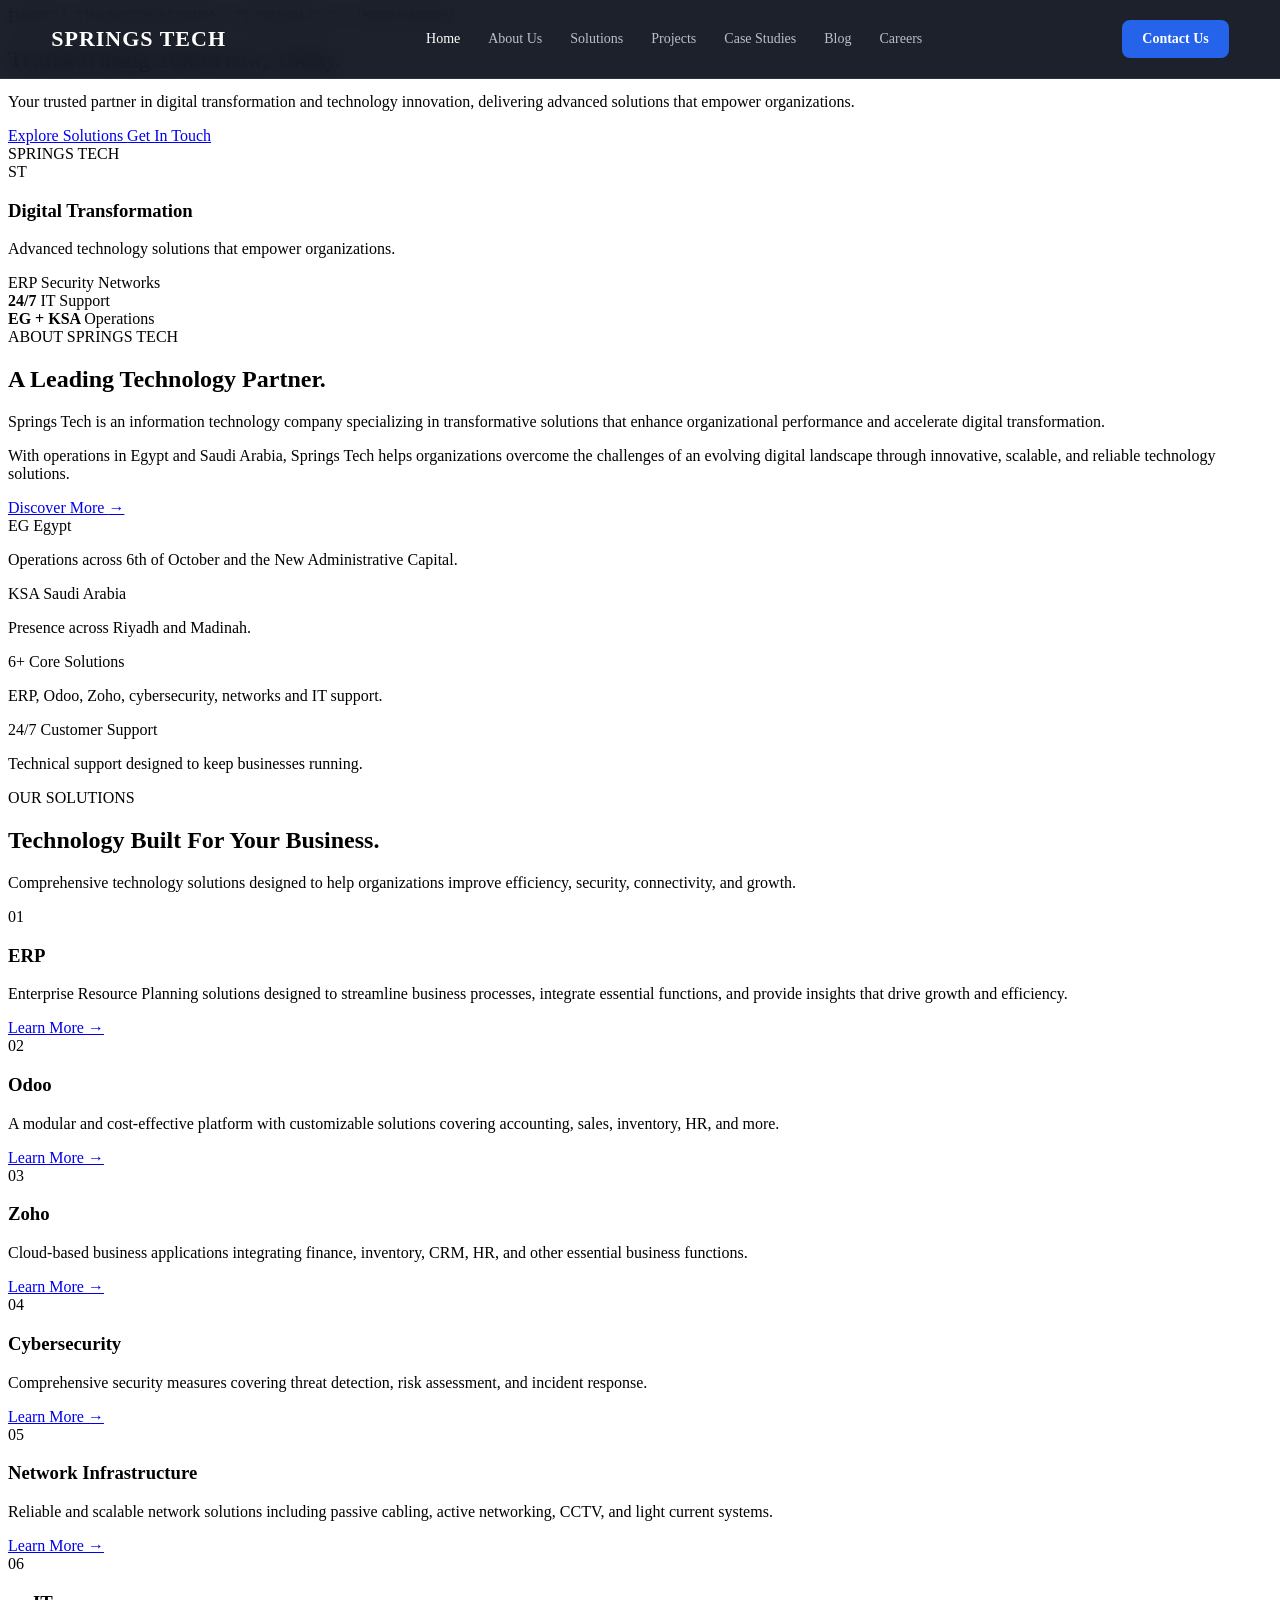
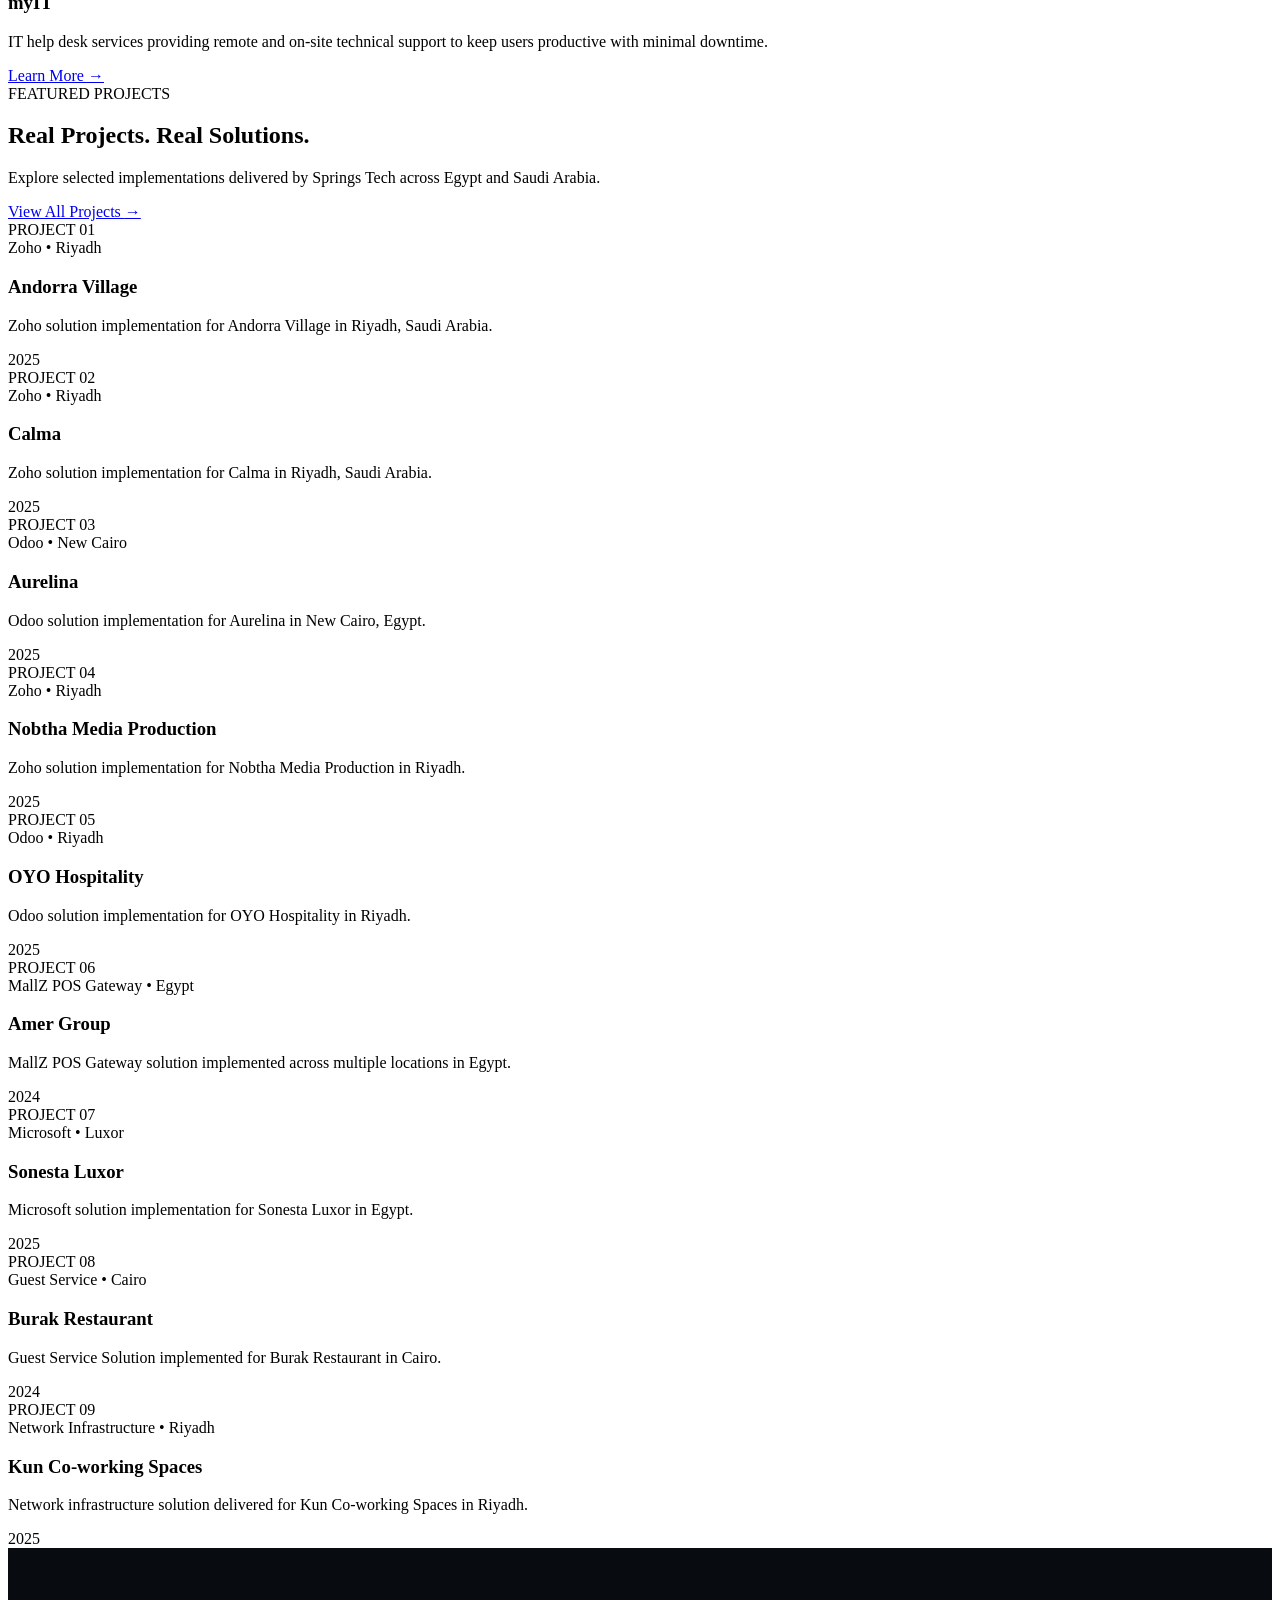
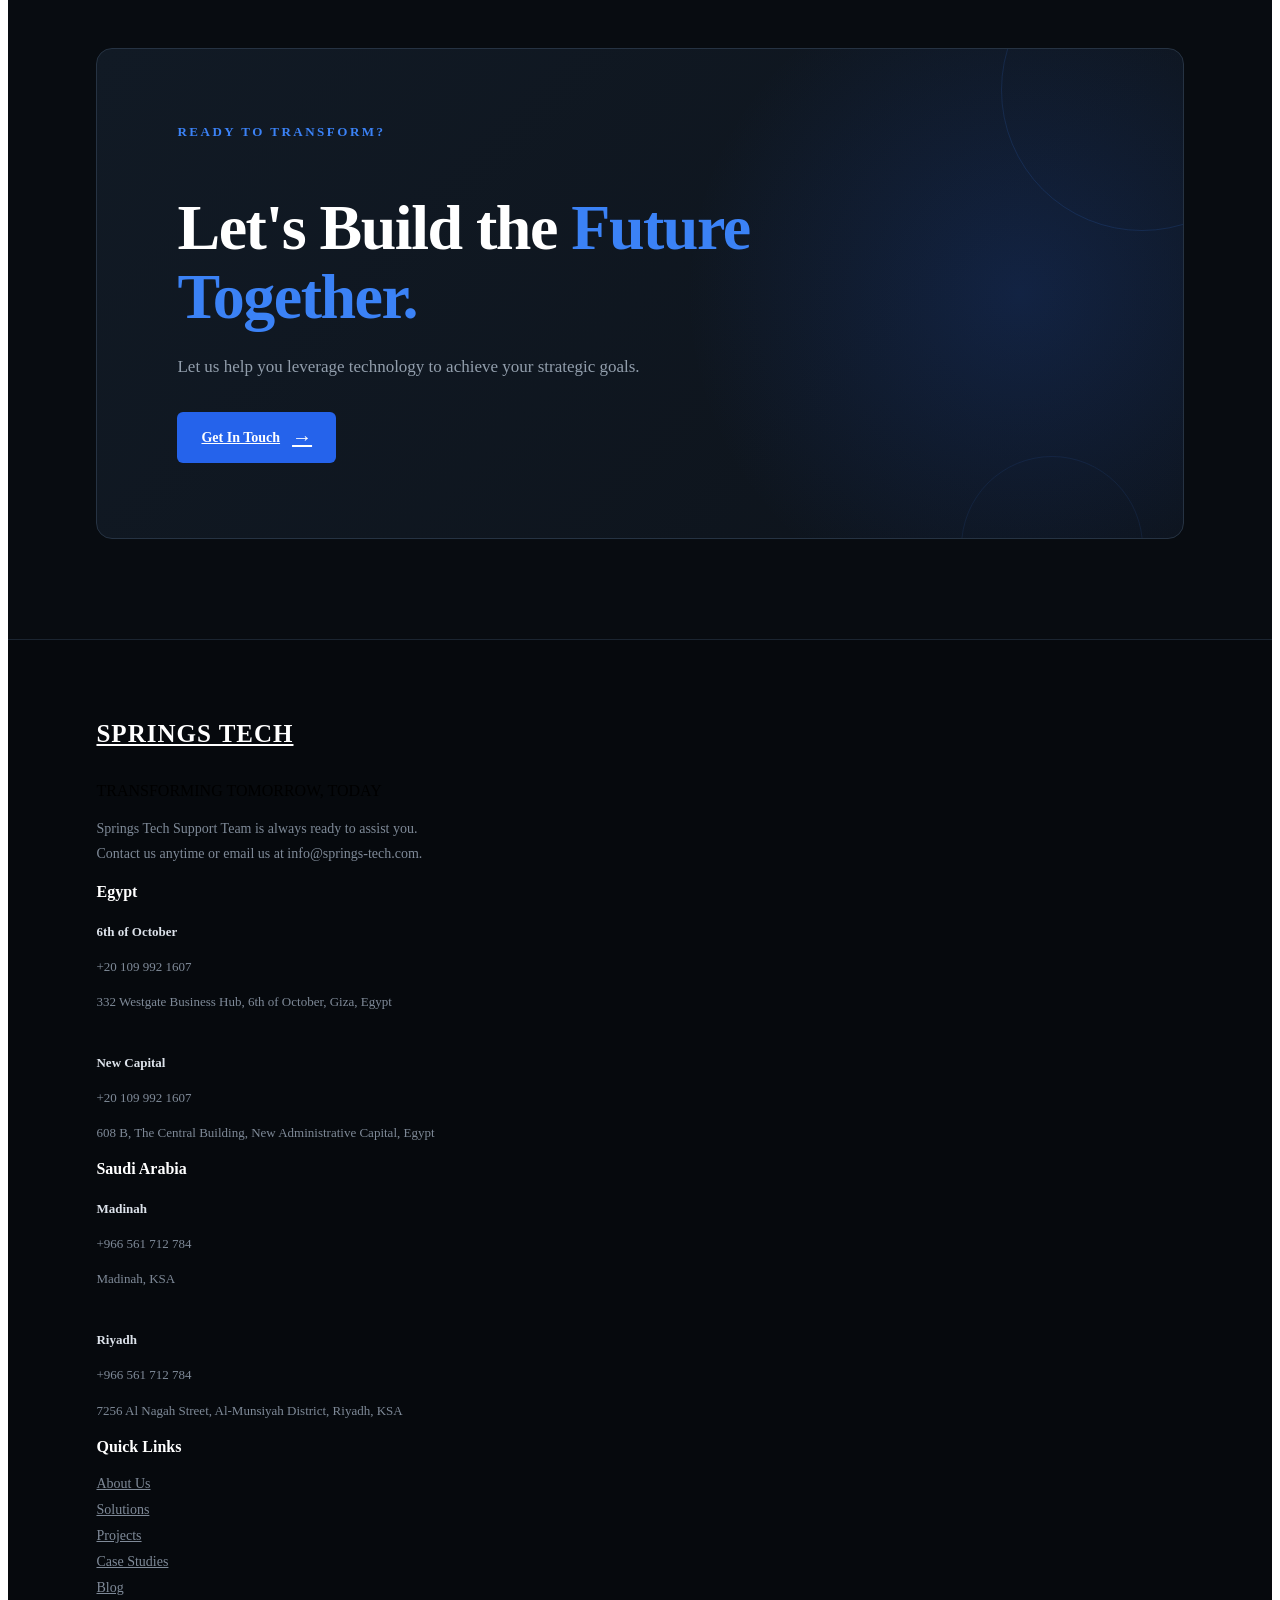
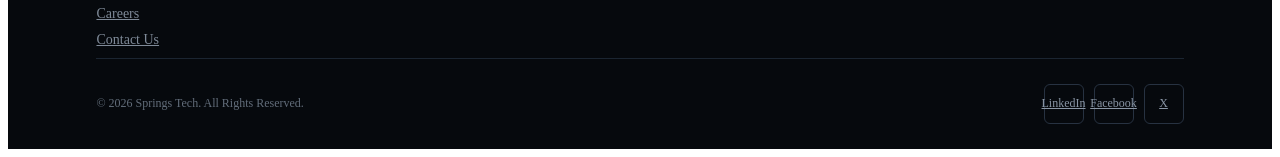
==== commit dc67c525: "Create index.html" ====
--- a/index.html
+++ b/index.html
@@ -8,13 +8,11 @@
 
     <title>Springs Tech | Transforming Tomorrow, Today</title>
 
-    <link rel="stylesheet" href="../css/navbar.css">
-    <link rel="stylesheet" href="../css/Hero.css">
-    <link rel="stylesheet" href="../css/about.css">
-    <link rel="stylesheet" href="../css/solutions.css">
-    <link rel="stylesheet" href="../css/projects.css">
-    <link rel="stylesheet" href="../css/cta.css">
-    <link rel="stylesheet" href="../css/footer.css">
+  <link rel="stylesheet" href="../Navbar/navbar.css">
+<link rel="stylesheet" href="../CTA/cta.css">
+<link rel="stylesheet" href="../Footer/footer.css">
+<link rel="stylesheet" href="home.css">
+
 </head>
 
 
@@ -1159,11 +1157,11 @@
     </footer>
 
 
-    <!-- =========================
+    <!-- =========================ؤ
          JAVASCRIPT
     ========================== -->
 
-    <script src="../js/navbar.js"></script>
+    <script src="js/navbar.js"></script>
 
 </body>
 
--- a/Navbar/navbar.css
+++ b/Navbar/navbar.css
@@ -0,0 +1,128 @@
+/* =========================
+   NAVBAR
+========================= */
+
+.navbar {
+    position: fixed;
+    top: 0;
+    left: 0;
+    width: 100%;
+    z-index: 1000;
+    background: rgba(10, 15, 25, 0.92);
+    backdrop-filter: blur(12px);
+    border-bottom: 1px solid rgba(255, 255, 255, 0.08);
+}
+
+.navbar-container {
+    width: min(1200px, 92%);
+    margin: auto;
+    min-height: 78px;
+
+    display: flex;
+    align-items: center;
+    justify-content: space-between;
+    gap: 30px;
+}
+
+.logo {
+    color: #ffffff;
+    text-decoration: none;
+    font-size: 22px;
+    font-weight: 800;
+    letter-spacing: 1px;
+    white-space: nowrap;
+}
+
+.nav-menu {
+    display: flex;
+    align-items: center;
+    gap: 28px;
+}
+
+.nav-link {
+    color: #b8c0cc;
+    text-decoration: none;
+    font-size: 14px;
+    font-weight: 500;
+    transition: 0.3s ease;
+}
+
+.nav-link:hover,
+.nav-link.active {
+    color: #ffffff;
+}
+
+.contact-btn {
+    color: #ffffff;
+    background: #2563eb;
+    text-decoration: none;
+    padding: 11px 20px;
+    border-radius: 8px;
+    font-size: 14px;
+    font-weight: 600;
+    transition: 0.3s ease;
+}
+
+.contact-btn:hover {
+    background: #1d4ed8;
+    transform: translateY(-2px);
+}
+
+.menu-toggle {
+    display: none;
+    width: 42px;
+    height: 42px;
+    border: 0;
+    background: transparent;
+    cursor: pointer;
+    padding: 8px;
+}
+
+.menu-toggle span {
+    display: block;
+    width: 100%;
+    height: 2px;
+    margin: 6px 0;
+    background: #ffffff;
+    transition: 0.3s ease;
+}
+
+
+/* =========================
+   MOBILE
+========================= */
+
+@media (max-width: 900px) {
+
+    .nav-menu {
+        position: absolute;
+        top: 78px;
+        left: 0;
+        width: 100%;
+
+        display: none;
+        flex-direction: column;
+        align-items: flex-start;
+
+        padding: 25px;
+        background: #0a0f19;
+        border-top: 1px solid rgba(255, 255, 255, 0.08);
+    }
+
+    .nav-menu.active {
+        display: flex;
+    }
+
+    .nav-link {
+        width: 100%;
+        padding: 10px 0;
+    }
+
+    .contact-btn {
+        display: none;
+    }
+
+    .menu-toggle {
+        display: block;
+    }
+}
--- a/CTA/cta.css
+++ b/CTA/cta.css
@@ -0,0 +1,143 @@
+/* =========================
+   CTA SECTION
+========================= */
+
+.cta-section {
+    padding: 100px 7%;
+    background: #080c11;
+}
+
+.cta-container {
+    max-width: 1400px;
+    margin: 0 auto;
+}
+
+.cta-content {
+    position: relative;
+    overflow: hidden;
+    padding: 75px 80px;
+    border: 1px solid #263343;
+    border-radius: 16px;
+    background:
+        radial-gradient(
+            circle at 85% 50%,
+            rgba(37, 99, 235, 0.18),
+            transparent 35%
+        ),
+        linear-gradient(
+            135deg,
+            #111a25,
+            #0d131b
+        );
+}
+
+.cta-content::before {
+    content: "";
+    position: absolute;
+    width: 280px;
+    height: 280px;
+    right: -100px;
+    top: -100px;
+    border: 1px solid rgba(59, 130, 246, 0.15);
+    border-radius: 50%;
+}
+
+.cta-content::after {
+    content: "";
+    position: absolute;
+    width: 180px;
+    height: 180px;
+    right: 40px;
+    bottom: -100px;
+    border: 1px solid rgba(59, 130, 246, 0.1);
+    border-radius: 50%;
+}
+
+.cta-label {
+    position: relative;
+    z-index: 2;
+    display: block;
+    margin-bottom: 18px;
+    color: #3b82f6;
+    font-size: 13px;
+    font-weight: 700;
+    letter-spacing: 2.5px;
+}
+
+.cta-content h2 {
+    position: relative;
+    z-index: 2;
+    max-width: 800px;
+    margin-bottom: 20px;
+    color: #ffffff;
+    font-size: clamp(38px, 5vw, 65px);
+    line-height: 1.08;
+    letter-spacing: -1.5px;
+}
+
+.cta-content h2 span {
+    color: #3b82f6;
+}
+
+.cta-content p {
+    position: relative;
+    z-index: 2;
+    max-width: 650px;
+    margin-bottom: 30px;
+    color: #929eac;
+    font-size: 17px;
+    line-height: 1.8;
+}
+
+.cta-button {
+    position: relative;
+    z-index: 2;
+    display: inline-flex;
+    align-items: center;
+    gap: 12px;
+    padding: 14px 24px;
+    border-radius: 6px;
+    background: #2563eb;
+    color: #ffffff;
+    font-size: 14px;
+    font-weight: 700;
+    transition: all 0.3s ease;
+}
+
+.cta-button span {
+    font-size: 20px;
+    transition: 0.3s ease;
+}
+
+.cta-button:hover {
+    background: #1d4ed8;
+    transform: translateY(-2px);
+}
+
+.cta-button:hover span {
+    transform: translateX(5px);
+}
+
+
+/* =========================
+   RESPONSIVE
+========================= */
+
+@media (max-width: 700px) {
+
+    .cta-section {
+        padding: 70px 6%;
+    }
+
+    .cta-content {
+        padding: 50px 30px;
+    }
+
+    .cta-content h2 {
+        font-size: 38px;
+    }
+
+    .cta-content p {
+        font-size: 15px;
+    }
+}
--- a/Footer/footer.css
+++ b/Footer/footer.css
@@ -0,0 +1,206 @@
+/* =========================
+   FOOTER
+========================= */
+
+.footer {
+    padding: 80px 7% 25px;
+    background: #06090d;
+    border-top: 1px solid #1b2531;
+}
+
+.footer-container {
+    max-width: 1400px;
+    margin: 0 auto;
+}
+
+
+/* =========================
+   FOOTER TOP
+========================= */
+
+.footer-top {
+    display: grid;
+    grid-template-columns: 1.3fr 1fr 1fr 1fr;
+    gap: 50px;
+    padding-bottom: 60px;
+}
+
+.footer-brand {
+    max-width: 340px;
+}
+
+.footer-logo {
+    display: inline-block;
+    margin-bottom: 18px;
+    color: #ffffff;
+    font-size: 25px;
+    font-weight: 800;
+    letter-spacing: 1px;
+}
+
+.footer-tagline {
+    margin-bottom: 15px;
+    color: #3b82f6;
+    font-size: 13px;
+    font-weight: 700;
+    letter-spacing: 1.5px;
+}
+
+.footer-description {
+    color: #7f8a98;
+    font-size: 14px;
+    line-height: 1.8;
+}
+
+
+/* =========================
+   FOOTER COLUMNS
+========================= */
+
+.footer-column h3 {
+    margin-bottom: 20px;
+    color: #ffffff;
+    font-size: 16px;
+}
+
+.footer-column p {
+    margin-bottom: 8px;
+    color: #7f8a98;
+    font-size: 13px;
+    line-height: 1.7;
+}
+
+.footer-column p strong {
+    color: #dce2ea;
+}
+
+.footer-column a {
+    display: block;
+    width: fit-content;
+    margin-bottom: 10px;
+    color: #7f8a98;
+    font-size: 14px;
+    transition: 0.3s ease;
+}
+
+.footer-column a:hover {
+    color: #3b82f6;
+}
+
+
+/* =========================
+   FOOTER LOCATIONS
+========================= */
+
+.footer-location {
+    margin-bottom: 22px;
+}
+
+.footer-location h4 {
+    margin-bottom: 7px;
+    color: #ffffff;
+    font-size: 14px;
+}
+
+.footer-location p {
+    margin-bottom: 4px;
+}
+
+
+/* =========================
+   SOCIAL
+========================= */
+
+.footer-social {
+    display: flex;
+    gap: 10px;
+    flex-wrap: wrap;
+}
+
+.footer-social a {
+    display: flex;
+    align-items: center;
+    justify-content: center;
+    width: 38px;
+    height: 38px;
+    margin: 0;
+    border: 1px solid #273241;
+    border-radius: 6px;
+    color: #8995a4;
+    font-size: 12px;
+    transition: 0.3s ease;
+}
+
+.footer-social a:hover {
+    border-color: #3b82f6;
+    background: rgba(37, 99, 235, 0.1);
+    color: #3b82f6;
+}
+
+
+/* =========================
+   FOOTER BOTTOM
+========================= */
+
+.footer-bottom {
+    display: flex;
+    align-items: center;
+    justify-content: space-between;
+    gap: 20px;
+    padding-top: 25px;
+    border-top: 1px solid #1b2531;
+}
+
+.footer-bottom p {
+    color: #626d7a;
+    font-size: 12px;
+}
+
+.footer-bottom-links {
+    display: flex;
+    gap: 20px;
+}
+
+.footer-bottom-links a {
+    color: #626d7a;
+    font-size: 12px;
+    transition: 0.3s ease;
+}
+
+.footer-bottom-links a:hover {
+    color: #3b82f6;
+}
+
+
+/* =========================
+   RESPONSIVE
+========================= */
+
+@media (max-width: 1000px) {
+
+    .footer-top {
+        grid-template-columns: repeat(2, 1fr);
+        gap: 40px;
+    }
+}
+
+@media (max-width: 600px) {
+
+    .footer {
+        padding: 65px 6% 25px;
+    }
+
+    .footer-top {
+        grid-template-columns: 1fr;
+        gap: 35px;
+    }
+
+    .footer-bottom {
+        flex-direction: column;
+        align-items: flex-start;
+    }
+
+    .footer-bottom-links {
+        flex-wrap: wrap;
+    }
+}
